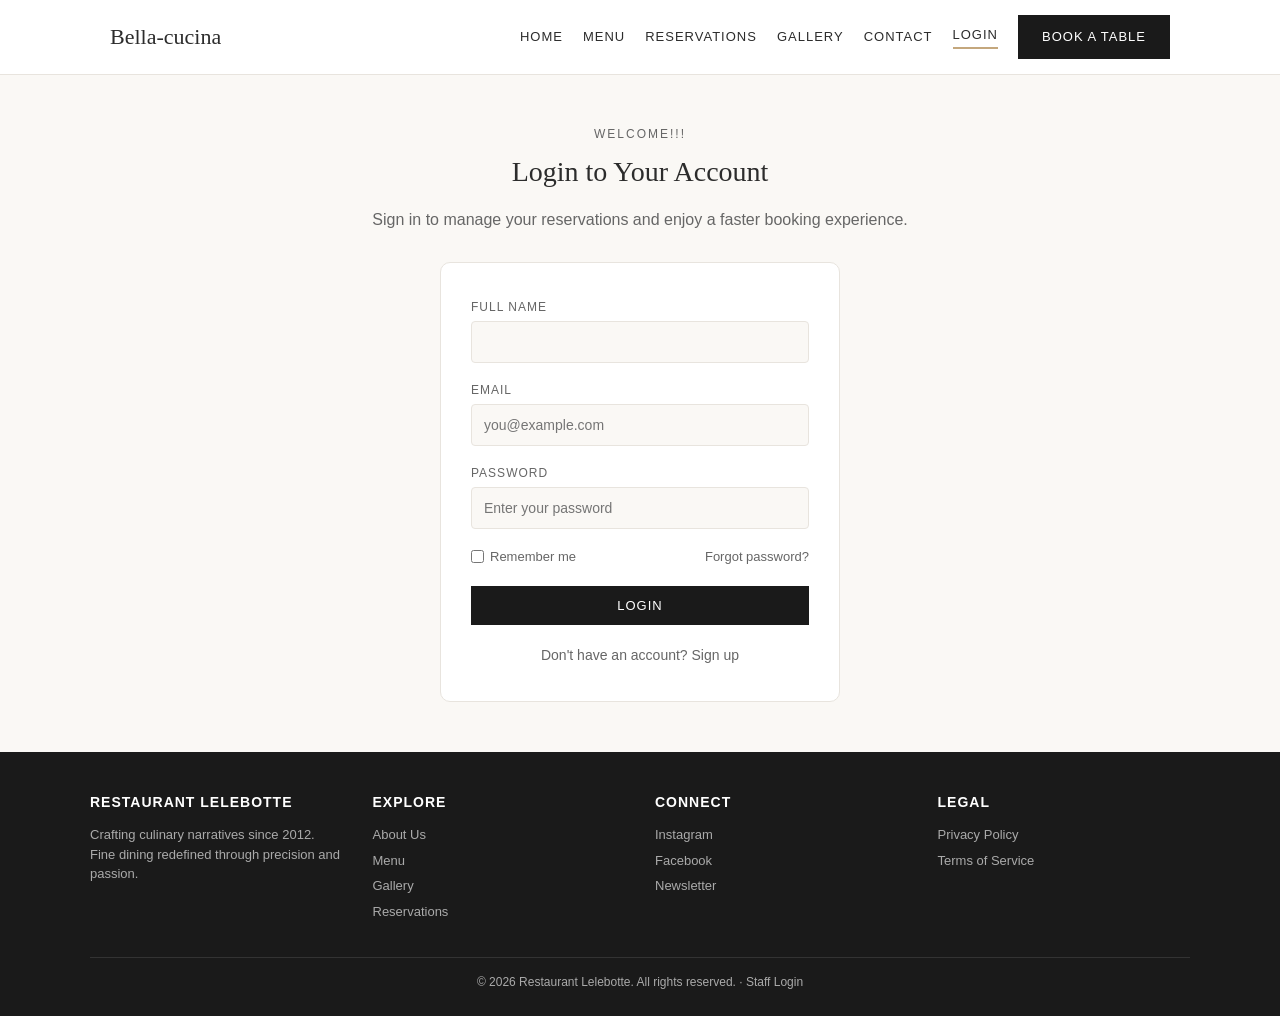
==== pages/about.html @ c4eb1346 "first commit" ====
<!DOCTYPE html>
<html lang="en">

<head>
  <meta charset="UTF-8">
  <meta name="viewport" content="width=device-width, initial-scale=1.0">
  <title>About Us - Bella-cucina</title>
  <link rel="stylesheet" href="../style/reset.css">
  <link rel="stylesheet" href="../style/general.css">
  <link rel="stylesheet" href="../style/responsive.css">
</head>

<body>

  <!-- Header is injected by js/layout.js -->
  <div id="site-header"></div>

  <section class="hero" style="padding: 80px 20px;">
    <h1>A Legacy of Taste</h1>
    <p>Discover the heart of Lelebotte's kitchen</p>
  </section>

  <section class="section">
    <p class="section-label">Established 2012</p>
    <h2 class="section-title">Our Story</h2>
    <div class="story">
      <div class="story-content">
        <p class="section-text">
          Founded in 2012, Lelebotte was born from a deep passion for the coastal and culinary heritage of Cameroon.
          What began as a humble family dream in Douala has evolved into a cornerstone of fine dining.
        </p>
        <p class="section-text">
          Our philosophy, "Semplice Perfezione" (Simple Perfection), guides every hand-picked ingredient and every plate
          that leaves our kitchen.
        </p>
      </div>
      <div class="story-images">
        <img src="../images/food2.jpg" alt="Signature dish">
      </div>
    </div>
  </section>

  <section class="section" style="background-color: #f0ede8; max-width: 100%;">
    <div style="max-width: 1100px; margin: 0 auto;">
      <div class="story">
        <div class="story-images">
          <img src="../images/chef.jpg" alt="Chef Julian Lele">
        </div>
        <div class="story-content">
          <p class="section-label">The Visionary</p>
          <h2 class="section-title">Executive Chef Julian Lele</h2>
          <p class="section-text">
            Executive Chef Julian Lele brings over two decades of wisdom. Having trained in kitchens across Europe and
            Africa, Julian returned to his roots in Cameroon to champion seasonal, farm-to-table dining inspired by
            local ingredients.
          </p>
          <p class="section-text" style="font-style: italic;">
            "A dish is only as good as the soil and sea it came from. My job is simply to let the ingredients speak."
          </p>
        </div>
      </div>
    </div>
  </section>

  <section class="section">
    <h2 class="section-title text-center">The Ambiance</h2>
    <p class="section-text text-center" style="margin: 0 auto 25px;">
      More than just food — a house of respect and warmth.
    </p>
    <div class="gallery-grid">
      <img src="../images/interior1.jpg" alt="Main dining hall">
      <img src="../images/wine.jpg" alt="Wine cellar">
      <img src="../images/interior3.jpg" alt="Private seating">
    </div>
  </section>

  <section class="section text-center">
    <h2 class="section-title">Experience the Perfection</h2>
    <p class="section-text" style="margin: 0 auto 25px;">
      We invite you to join our table and become part of our Cameroonian story.
    </p>
    <div class="hero-buttons">
      <a href="reservations.html" class="btn">Reserve Your Table</a>
      <a href="menu.html" class="btn btn-outline">View the Menu</a>
    </div>
  </section>

  <!-- Footer is injected by js/layout.js -->
  <div id="site-footer"></div>

  <script src="../js/layout.js"></script>
  <script src="../js/main.js"></script>
</body>

</html>
---- style/general.css ----
:root {
  --bg: #faf8f5;
  --dark: #1a1a1a;
  --text: #2c2c2c;
  --light: #666666;
  --white: #ffffff;
  --gold: #c4a77d;
  --border: #e8e4de;
}

body {
  font-family: Arial, sans-serif;
  background-color: var(--bg);
  color: var(--text);
}

/* Header */
.header {
  background-color: var(--white);
  border-bottom: 1px solid var(--border);
}

.header-inner {
  max-width: 1100px;
  margin: 0 auto;
  padding: 15px 20px;
  display: flex;
  align-items: center;
  justify-content: space-between;
  flex-wrap: wrap;
  gap: 15px;
}

.logo {
  font-family: Georgia, serif;
  font-size: 22px;
}

.nav {
  display: flex;
  align-items: center;
  gap: 20px;
  flex-wrap: wrap;
}

.nav a {
  font-size: 13px;
  text-transform: uppercase;
  letter-spacing: 1px;
}

.nav a:hover {
  color: var(--gold);
}

.nav a.active {
  border-bottom: 2px solid var(--gold);
  padding-bottom: 3px;
}

/* Buttons */
.btn {
  display: inline-block;
  padding: 12px 24px;
  font-size: 13px;
  text-transform: uppercase;
  letter-spacing: 1px;
  background-color: var(--dark);
  color: var(--white);
}

.btn:hover {
  background-color: #333;
}

.btn-outline {
  background-color: transparent;
  border: 1px solid var(--dark);
  color: var(--dark);
}

.btn-outline:hover {
  background-color: var(--dark);
  color: var(--white);
}

/* Hero */
.hero {
  background-image: url('../images/main homepage.jpg'); 
  background-size: cover;
  background-repeat: no-repeat;
  color: var(--white);
  text-align: center;
  justify-content: center;
  padding: 100px 20px;
}

.hero h1 {
  font-family: Georgia, serif;
  font-size: 36px;
  font-weight: normal;
  margin-bottom: 15px;
}

.hero p {
  max-width: 500px;
  margin: 0 auto 25px;
  font-size: 16px;
}

.hero-buttons {
  display: flex;
  gap: 15px;
  justify-content: center;
  flex-wrap: wrap;
}

/* Sections */
.section {
  max-width: 1100px;
  margin: 0 auto;
  padding: 50px 20px;
}

.section-label {
  font-size: 12px;
  text-transform: uppercase;
  letter-spacing: 2px;
  color: var(--light);
  margin-bottom: 8px;
}

.section-title {
  font-family: Georgia, serif;
  font-size: 28px;
  font-weight: normal;
  margin-bottom: 15px;
}

.section-text {
  color: var(--light);
  max-width: 600px;
  margin-bottom: 20px;
}

/* Story / two columns */
.story {
  display: flex;
  gap: 30px;
  flex-wrap: wrap;
  align-items: center;
}

.story-content {
  flex: 1;
  min-width: 250px;
}

.story-images {
  flex: 1;
  min-width: 250px;
}

.story-images img {
  width: 100%;
  border-radius: 8px;
  height: 250px;
  object-fit: cover;
}

/* Cards */
.cards {
  display: flex;
  gap: 20px;
  flex-wrap: wrap;
}

.card {
  background-color: var(--white);
  border: 1px solid var(--border);
  border-radius: 8px;
  padding: 20px;
  flex: 1;
  min-width: 220px;
}

.card h3 {
  font-size: 16px;
  margin-bottom: 8px;
}

.card p {
  font-size: 14px;
  color: var(--light);
}

/* Menu */
.menu-tabs {
  display: flex;
  gap: 20px;
  margin-bottom: 30px;
  flex-wrap: wrap;
  border-bottom: 1px solid var(--border);
  padding-bottom: 10px;
}

.menu-tabs a {
  font-size: 13px;
  text-transform: uppercase;
  letter-spacing: 1px;
  color: var(--light);
}

.menu-tabs a.active {
  color: var(--text);
  border-bottom: 2px solid var(--gold);
  padding-bottom: 8px;
}

.menu-category {
  margin-bottom: 40px;
}

.menu-category h2 {
  font-family: Georgia, serif;
  font-size: 22px;
  margin-bottom: 20px;
}

.menu-grid {
  display: flex;
  flex-wrap: wrap;
  gap: 20px;
}

.menu-item {
  background-color: var(--white);
  border: 1px solid var(--border);
  border-radius: 8px;
  overflow: hidden;
  width: 300px;
}

.menu-item img {
  width: 100%;
  height: 160px;
  object-fit: cover;
}

.menu-item-body {
  padding: 15px;
}

.menu-item-header {
  display: flex;
  justify-content: space-between;
  margin-bottom: 8px;
}

.menu-item-header h3 {
  font-size: 16px;
}

.menu-item-price {
  font-weight: bold;
}

.menu-item p {
  font-size: 13px;
  color: var(--light);
}

/* Reservations */
.reserve-box {
  display: flex;
  gap: 0;
  flex-wrap: wrap;
  background-color: var(--white);
  border: 1px solid var(--border);
  border-radius: 10px;
  overflow: hidden;
}

.reserve-image {
  flex: 1;
  min-width: 250px;
}

.reserve-image img {
  width: 100%;
  height: 100%;
  min-height: 280px;
  object-fit: cover;
}

.reserve-form {
  flex: 1;
  min-width: 280px;
  padding: 25px;
}

.form-row {
  display: flex;
  gap: 15px;
  margin-bottom: 15px;
  flex-wrap: wrap;
}

.form-group {
  flex: 1;
  min-width: 130px;
}

.form-group label {
  display: block;
  font-size: 12px;
  text-transform: uppercase;
  letter-spacing: 1px;
  color: var(--light);
  margin-bottom: 5px;
}

.form-group input,
.form-group select {
  width: 100%;
  padding: 12px;
  border: 1px solid var(--border);
  border-radius: 4px;
  background-color: var(--bg);
  font-size: 14px;
}

.reserve-form .btn {
  width: 100%;
  text-align: center;
  margin-top: 10px;
}

/* Gallery */
.gallery-grid {
  display: flex;
  flex-wrap: wrap;
  gap: 12px;
}

.gallery-grid img {
  width: 250px;
  height: 180px;
  object-fit: cover;
  border-radius: 8px;
  flex-grow: 1;
}

/* Testimonials */
.testimonial-grid {
  display: flex;
  flex-wrap: wrap;
  gap: 20px;
}

.testimonial {
  background-color: var(--white);
  border: 1px solid var(--border);
  border-radius: 8px;
  padding: 20px;
  flex: 1;
  min-width: 250px;
}

.testimonial.dark {
  background-color: var(--dark);
  color: var(--white);
  border-color: var(--dark);
}

.testimonial .stars {
  color: var(--gold);
  margin-bottom: 10px;
  letter-spacing: 2px;
}

.testimonial p {
  font-size: 15px;
  margin-bottom: 12px;
  font-style: italic;
}

.testimonial .author {
  font-size: 13px;
  color: var(--light);
}

.testimonial.dark .author {
  color: #aaa;
}

/* Contact */
.contact-info {
  display: flex;
  flex-wrap: wrap;
  gap: 40px;
  margin-top: 40px;
}

.contact-block h3 {
  font-size: 14px;
  text-transform: uppercase;
  letter-spacing: 1px;
  margin-bottom: 10px;
}

.contact-block p {
  font-size: 14px;
  color: var(--light);
  margin-bottom: 5px;
}

/* Footer */
.footer {
  background-color: var(--dark);
  color: #aaa;
  padding: 40px 20px 25px;
}

.footer-inner {
  max-width: 1100px;
  margin: 0 auto;
  display: flex;
  flex-wrap: wrap;
  gap: 30px;
  margin-bottom: 30px;
}

.footer-col {
  flex: 1;
  min-width: 150px;
}

.footer-col h4 {
  color: var(--white);
  font-size: 14px;
  text-transform: uppercase;
  letter-spacing: 1px;
  margin-bottom: 12px;
}

.footer-col p,
.footer-col a {
  font-size: 13px;
  display: block;
  margin-bottom: 6px;
}

.footer-col a:hover {
  color: var(--white);
}

.footer-bottom {
  max-width: 1100px;
  margin: 0 auto;
  padding-top: 15px;
  border-top: 1px solid #333;
  font-size: 12px;
  text-align: center;
}

/* Helpers */
.text-center {
  text-align: center;
}

/* Mobile menu button */
.menu-btn {
  display: none;
  background: none;
  border: none;
  font-size: 24px;
  cursor: pointer;
  color: var(--dark);
  padding: 5px 10px;
}

/* ===== Blind Box ===== */
.blind-box-section {
  background-color: #1a1a1a;
  color: #fff;
  text-align: center;
  padding: 40px 20px;
  border-radius: 12px;
  margin: 40px 0;
}

.blind-box-section h2 {
  font-family: Georgia, serif;
  font-size: 26px;
  margin-bottom: 10px;
}

.blind-box-section p {
  color: #ccc;
  margin-bottom: 20px;
}

#blind-box-btn {
  background-color: #c4a77d;
  color: #1a1a1a;
  border: none;
  padding: 14px 32px;
  font-size: 15px;
  text-transform: uppercase;
  letter-spacing: 1px;
  cursor: pointer;
  border-radius: 4px;
}

#blind-box-btn:hover {
  background-color: #d4b78d;
}

#blind-box-result {
  display: none;
  margin-top: 25px;
}

#blind-box-result.show {
  display: block;
}

.blind-reveal {
  background-color: #2a2a2a;
  padding: 20px;
  border-radius: 10px;
  max-width: 320px;
  margin: 0 auto;
}

.blind-reveal img {
  width: 100%;
  height: 180px;
  object-fit: cover;
  border-radius: 8px;
  margin-bottom: 12px;
}

.blind-reveal h3 {
  font-family: Georgia, serif;
  margin-bottom: 6px;
}

.blind-reveal .price {
  color: #c4a77d;
  font-weight: bold;
  margin-bottom: 8px;
}

.blind-reveal .tag {
  color: #c4a77d;
  font-size: 13px;
  margin-top: 10px;
}

/* ===== Time-to-table Tracker ===== */
.tracker-section {
  background-color: #fff;
  border: 1px solid #e8e4de;
  border-radius: 12px;
  padding: 30px 20px;
  margin: 40px 0;
}

.tracker-section h2 {
  font-family: Georgia, serif;
  font-size: 24px;
  margin-bottom: 8px;
  text-align: center;
}

.tracker-section > p {
  text-align: center;
  color: #666;
  margin-bottom: 25px;
}

.tracker-steps {
  display: flex;
  justify-content: space-between;
  flex-wrap: wrap;
  gap: 10px;
  margin-bottom: 20px;
}

.tracker-step {
  flex: 1;
  min-width: 100px;
  text-align: center;
  padding: 12px 8px;
  border-radius: 8px;
  background-color: #f0ede8;
  font-size: 13px;
  color: #666;
  transition: 0.3s;
}

.tracker-step.active {
  background-color: #c4a77d;
  color: #1a1a1a;
  font-weight: bold;
}

.tracker-step.done {
  background-color: #1a1a1a;
  color: #fff;
}

.tracker-info {
  text-align: center;
  margin: 15px 0;
  font-size: 18px;
}

.tracker-info span {
  font-weight: bold;
  color: #c4a77d;
}

.tracker-buttons {
  text-align: center;
  margin-top: 15px;
}

.tracker-buttons button {
  margin: 5px;
}

#next-step {
  display: none;
}

/* ===== Staff note under the customer-facing tracker (menu.html) =====
   The tracker itself is controlled from the Admin Dashboard now;
   this is just a small pointer for staff. */
.tracker-staff-note {
  margin-top: 20px;
  padding-top: 15px;
  border-top: 1px solid var(--border);
  font-size: 13px;
  color: var(--light);
}

.tracker-staff-note a {
  color: var(--gold);
}

.staff-badge {
  background-color: var(--gold);
  color: var(--white);
  padding: 6px 14px;
  border-radius: 20px;
  font-size: 12px;
  text-transform: uppercase;
  letter-spacing: 1px;
}

/* ===== 3D Dish Preview Modal ===== */
.dish-modal {
  display: none;
  position: fixed;
  top: 0;
  left: 0;
  width: 100%;
  height: 100%;
  background-color: rgba(0, 0, 0, 0.75);
  z-index: 200;
  justify-content: center;
  align-items: center;
}

.dish-modal.show {
  display: flex;
}

.modal-content {
  background-color: #fff;
  border-radius: 12px;
  padding: 25px;
  max-width: 400px;
  width: 90%;
  text-align: center;
  position: relative;
  perspective: 1000px;
}

.modal-content img {
  width: 100%;
  height: 260px;
  object-fit: cover;
  border-radius: 8px;
  margin-bottom: 15px;
  transition: transform 0.1s linear;
  transform-style: preserve-3d;
  backface-visibility: hidden;
}

.modal-content h3 {
  font-family: Georgia, serif;
  margin-bottom: 15px;
}

#close-modal {
  position: absolute;
  top: 10px;
  right: 15px;
  background: none;
  border: none;
  font-size: 24px;
  cursor: pointer;
  color: #333;
}

.preview-3d-btn {
  display: inline-block;
  margin-top: 8px;
  padding: 6px 12px;
  font-size: 12px;
  background-color: transparent;
  border: 1px solid #c4a77d;
  color: #c4a77d;
  cursor: pointer;
  border-radius: 4px;
  text-transform: uppercase;
  letter-spacing: 0.5px;
}

.preview-3d-btn:hover {
  background-color: #c4a77d;
  color: #1a1a1a;
}

.ar-note {
  font-size: 12px;
  color: #999;
  margin-top: 10px;
}

/* Google Map */
.map-section {
  margin-top: 50px;
}

.map-container {
  border-radius: 12px;
  overflow: hidden;
  border: 1px solid var(--border);
  max-width: 900px;
  margin: 0 auto;
}

.map-container iframe {
  display: block;
  width: 100%;
}

/* ===== Other Reservable Spaces (reservations.html) ===== */
.spaces-section {
  margin-top: 60px;
}

.space-cards {
  display: flex;
  flex-wrap: wrap;
  gap: 20px;
}

.space-card {
  background-color: var(--white);
  border: 1px solid var(--border);
  border-radius: 10px;
  overflow: hidden;
  flex: 1;
  min-width: 240px;
}

.space-card img {
  width: 100%;
  height: 160px;
  object-fit: cover;
  display: block;
}

.space-card-body {
  padding: 18px;
}

.space-card-body h3 {
  font-size: 16px;
  margin-bottom: 8px;
}

.space-card-body p {
  font-size: 14px;
  color: var(--light);
  margin-bottom: 15px;
}

.space-select-btn {
  width: 100%;
  text-align: center;
  cursor: pointer;
}

/* ===== Reservations page: logged-in welcome banner ===== */
.welcome-banner {
  display: none;
  max-width: 700px;
  margin: 0 auto 25px;
  padding: 12px 16px;
  border-radius: 6px;
  text-align: center;
  font-size: 14px;
  background-color: #e8f5e9;
  color: #2e7d32;
  border: 1px solid #a5d6a7;
}

.welcome-banner.show {
  display: block;
}


.food-reserve-section {
  margin-top: 60px;
}

.food-cards {
  display: flex;
  flex-wrap: wrap;
  gap: 20px;
}

.food-card {
  background-color: var(--white);
  border: 1px solid var(--border);
  border-radius: 10px;
  overflow: hidden;
  flex: 1;
  min-width: 240px;
}

.food-card img {
  width: 100%;
  height: 160px;
  object-fit: cover;
  display: block;
}

.food-card-body {
  padding: 18px;
}

.food-card-header {
  display: flex;
  justify-content: space-between;
  align-items: baseline;
  gap: 8px;
  margin-bottom: 8px;
}

.food-card-header h3 {
  font-size: 16px;
}

.food-card-price {
  font-size: 13px;
  color: var(--gold);
  white-space: nowrap;
}

.food-card-body p {
  font-size: 14px;
  color: var(--light);
  margin-bottom: 15px;
}

.food-select-btn {
  width: 100%;
  text-align: center;
  cursor: pointer;
}

/* ===== Shared success / error message box =====
   Used by the Login page and the Reservations page (e.g. to
   welcome back a logged-in customer). Hidden until JS shows it
   by adding the "error" or "success" class. */
.form-message {
  display: none;
  text-align: center;
  padding: 10px;
  border-radius: 4px;
  margin-bottom: 15px;
  font-size: 14px;
}

.form-message.error {
  display: block;
  background-color: #fde8e8;
  color: #a83232;
  border: 1px solid #f3b3b3;
}

.form-message.success {
  display: block;
  background-color: #e8f5e9;
  color: #2e7d32;
  border: 1px solid #a5d6a7;
}
---- style/responsive.css ----
@media (max-width: 768px) {
  .menu-btn {
    display: block;
  }

  .nav {
    display: none;
    width: 100%;
    flex-direction: column;
    gap: 12px;
    padding-top: 10px;
  }

  .nav.show {
    display: flex;
  }

  .hero h1 {
    font-size: 26px;
  }

  .section {
    padding: 35px 20px;
  }

  .section-title {
    font-size: 24px;
  }

  .menu-item {
    width: 100%;
  }

  .gallery-grid img {
    width: 100%;
    height: 160px;
  }

  .reserve-image img {
    min-height: 200px;
  }

  .space-card {
    min-width: 100%;
  }

  .food-card {
    min-width: 100%;
  }
}

@media (max-width: 480px) {
  .hero {
    padding: 70px 20px;
  }

  .hero h1 {
    font-size: 22px;
  }

  .hero-buttons {
    flex-direction: column;
    align-items: center;
  }

  .btn {
    width: 100%;
    text-align: center;
  }

  .form-row {
    flex-direction: column;
  }
}

@media (max-width: 768px) {
  .tracker-steps {
    flex-direction: column;
  }

  .tracker-step {
    min-width: 100%;
  }
}
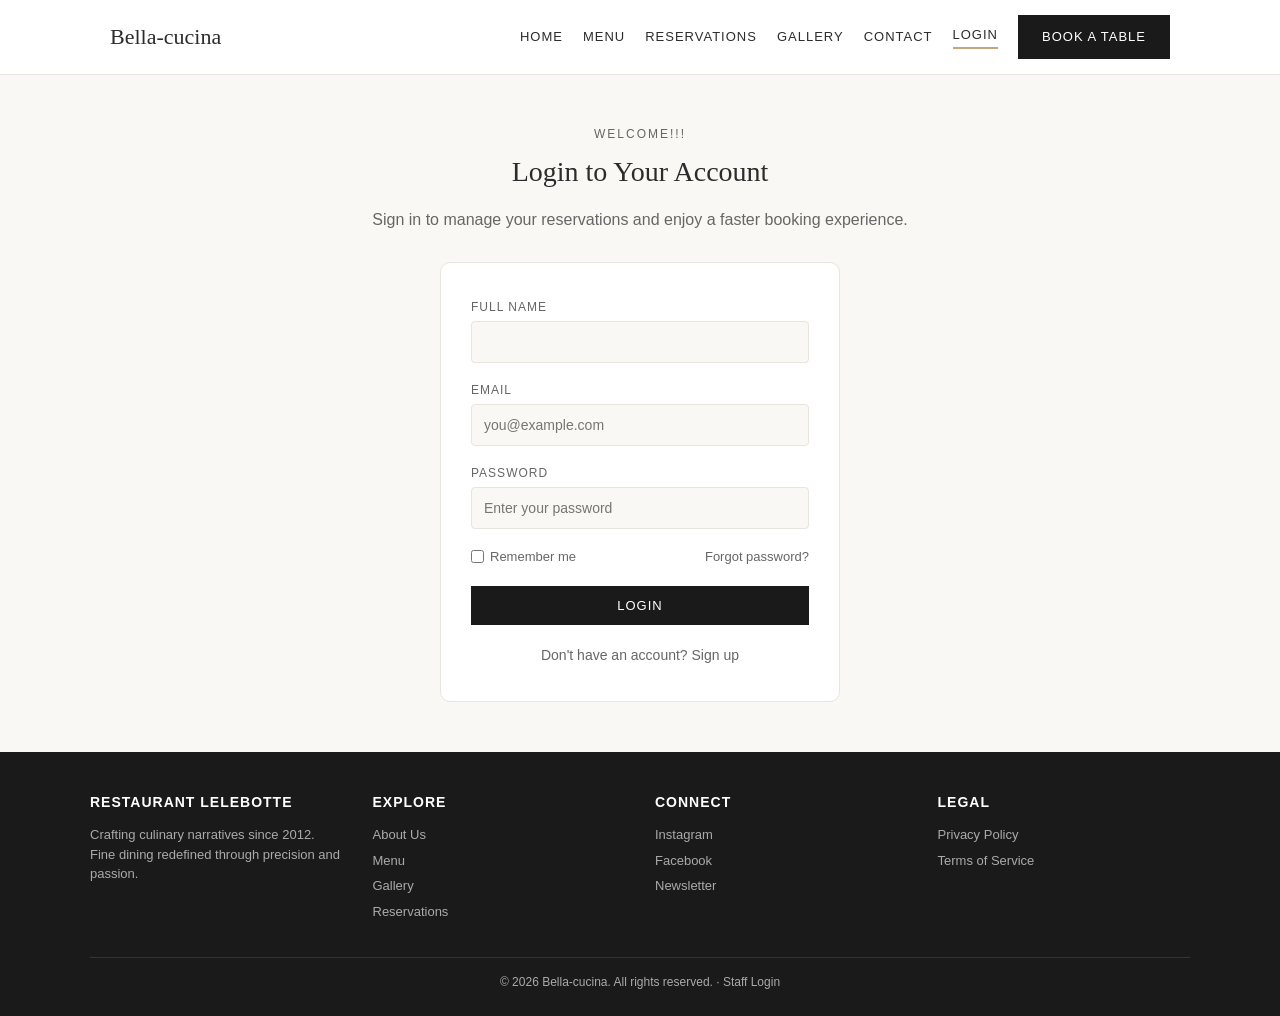
==== commit 502b2271: "Fix brand name references and update signature dish image in about page" ====
--- a/pages/about.html
+++ b/pages/about.html
@@ -17,7 +17,7 @@
 
   <section class="hero" style="padding: 80px 20px;">
     <h1>A Legacy of Taste</h1>
-    <p>Discover the heart of Lelebotte's kitchen</p>
+    <p>Discover the heart of Bella-cucina's kitchen</p>
   </section>
 
   <section class="section">
@@ -26,7 +26,7 @@
     <div class="story">
       <div class="story-content">
         <p class="section-text">
-          Founded in 2012, Lelebotte was born from a deep passion for the coastal and culinary heritage of Cameroon.
+          Founded in 2012, Bella-cucina was born from a deep passion for the coastal and culinary heritage of Cameroon.
           What began as a humble family dream in Douala has evolved into a cornerstone of fine dining.
         </p>
         <p class="section-text">
@@ -35,7 +35,7 @@
         </p>
       </div>
       <div class="story-images">
-        <img src="../images/food2.jpg" alt="Signature dish">
+        <img src="../images/poulet dg .jpg" alt="Signature dish">
       </div>
     </div>
   </section>
